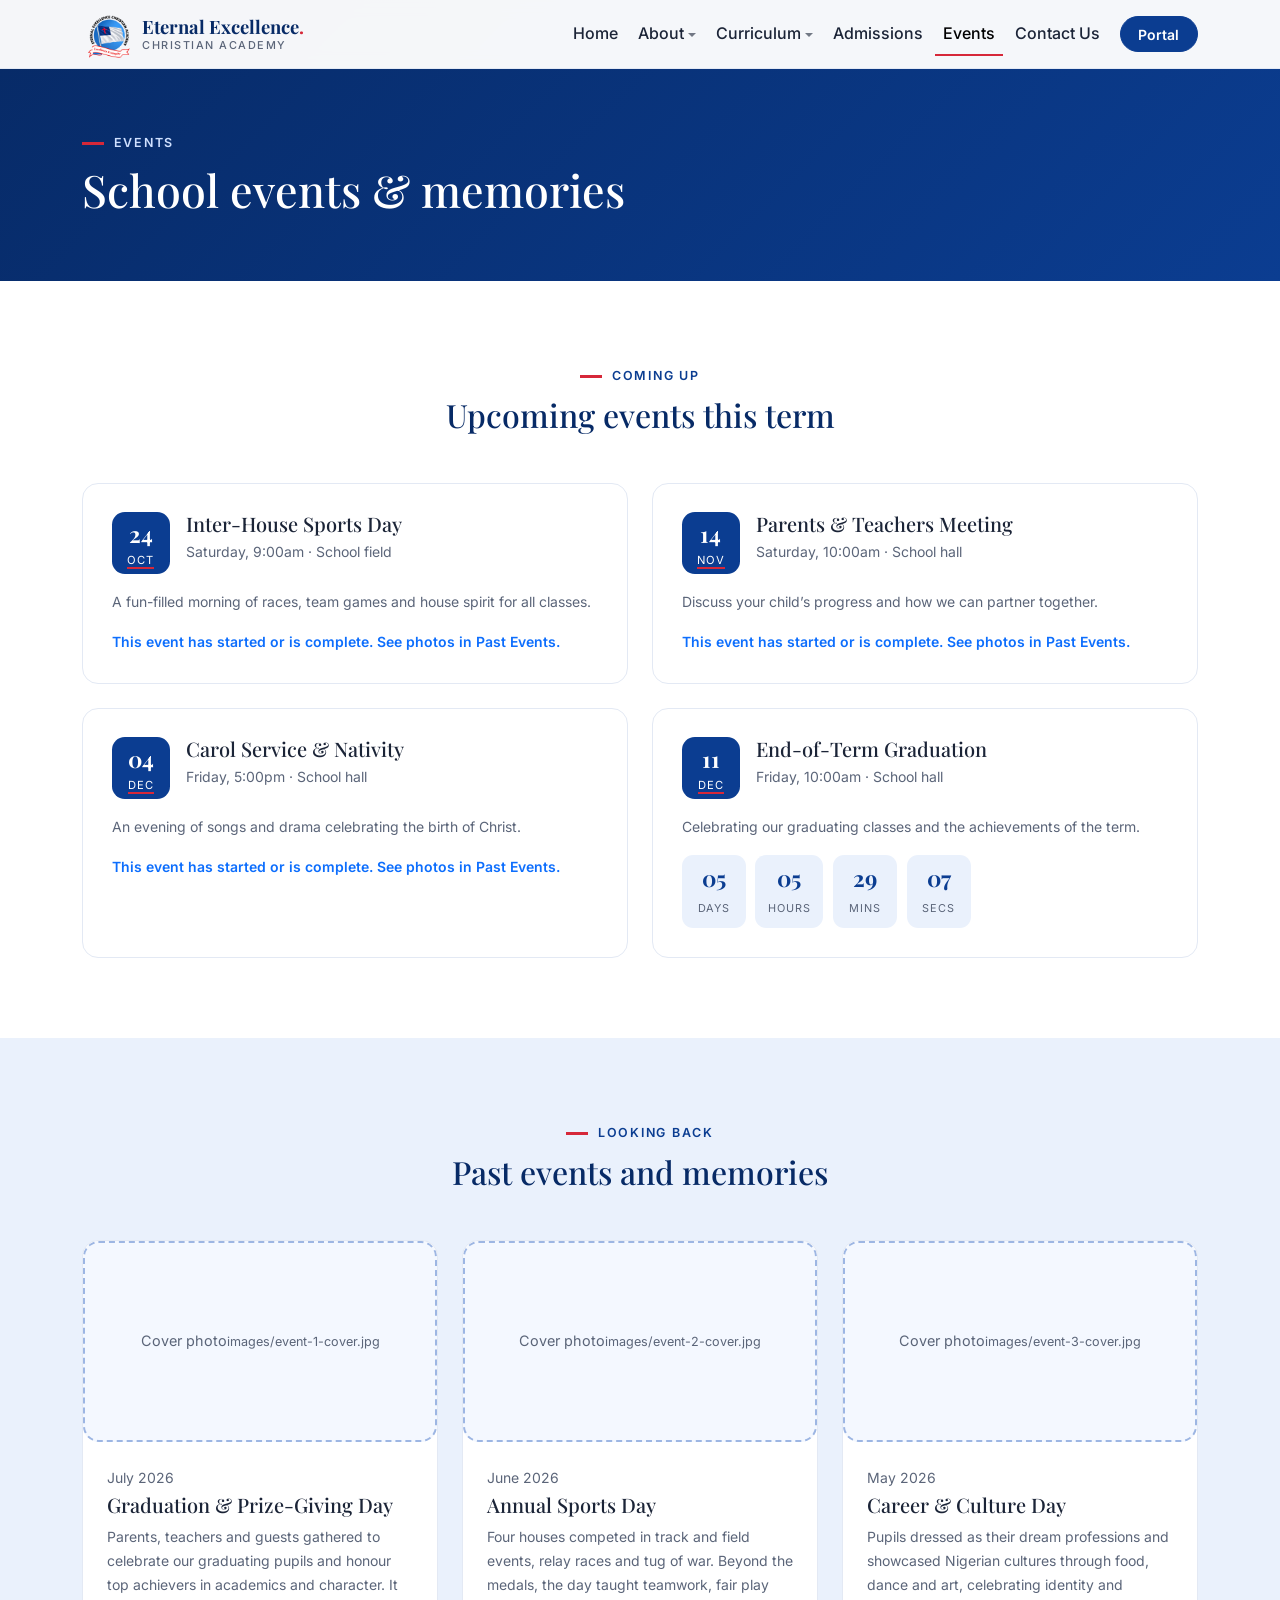
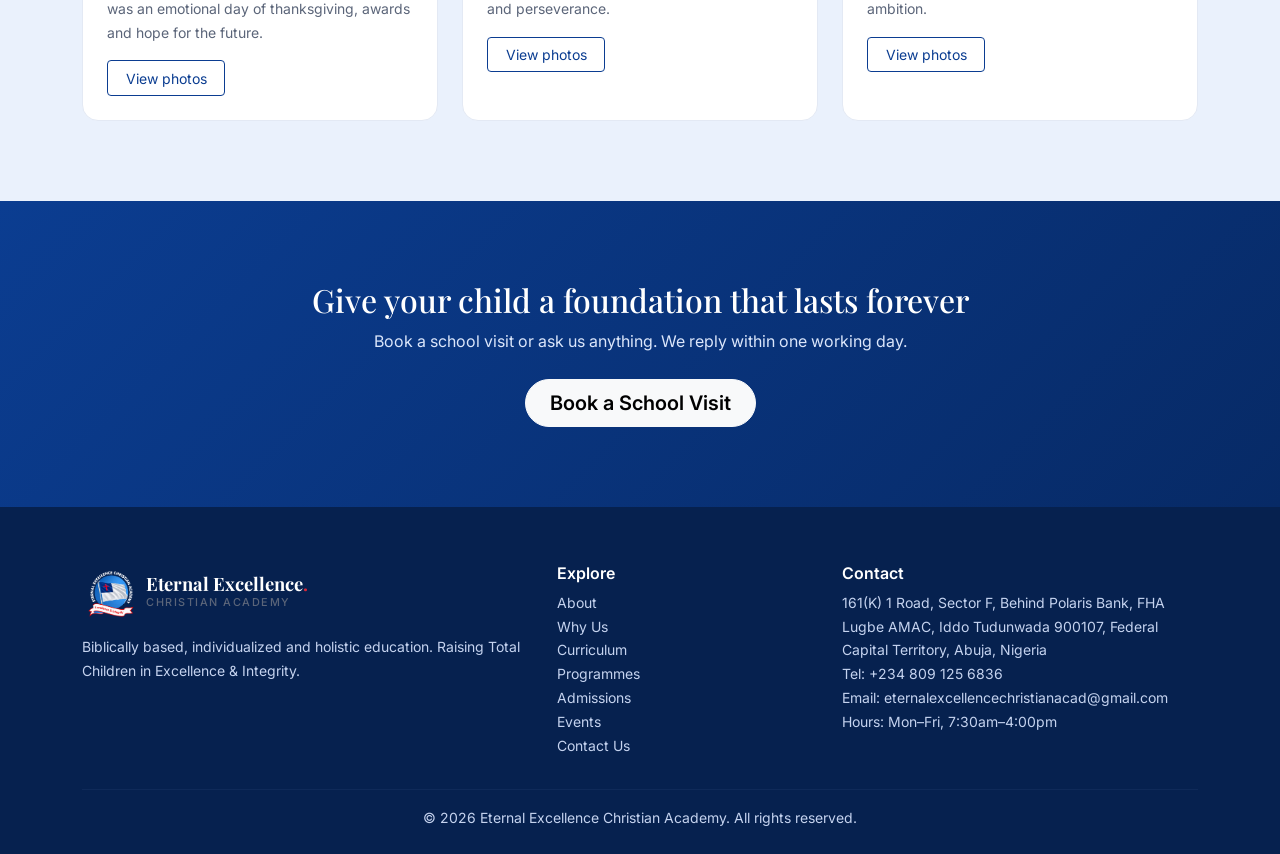
==== events.html @ ea1a1362 "Save local files after shutdown" ====
<!DOCTYPE html>
<html lang="en">

<head>
     <meta charset="utf-8">
     <meta name="viewport" content="width=device-width, initial-scale=1">
     <title>School Events | Eternal Excellence Christian Academy</title>
     <meta name="description"
          content="See upcoming events with countdowns and relive past events with photos at Eternal Excellence Christian Academy.">
     <meta name="theme-color" content="#0B3D91">
     <meta property="og:title" content="School Events | Eternal Excellence Christian Academy">
     <meta property="og:description"
          content="See upcoming events with countdowns and relive past events with photos at Eternal Excellence Christian Academy.">
     <meta property="og:type" content="website">
     <link rel="icon" href="images/favicon.png">
     <link rel="apple-touch-icon" href="images/favicon.png">
     <link rel="preconnect" href="https://fonts.googleapis.com">
     <link rel="preconnect" href="https://fonts.gstatic.com" crossorigin>
     <link href="https://fonts.googleapis.com/css2?family=Playfair+Display:wght@600;700&family=Inter:wght@400;500;600&display=swap"
          rel="stylesheet">
     <link href="https://cdn.jsdelivr.net/npm/bootstrap@5.3.3/dist/css/bootstrap.min.css" rel="stylesheet">
     <link href="css/style.css" rel="stylesheet">
</head>

<body>
     <a class="skip" href="#main">Skip to content</a>
     <nav class="navbar navbar-expand-lg fixed-top" aria-label="Main navigation">
          <div class="container">
               <a class="brand d-flex align-items-center gap-2" href="index.html">
                    <!-- LOGO: to swap in a new logo later, replace images/logo.png with your new file (same name), or
   change the src below to point to a different file. Keep a transparent background (PNG) for best results. -->
                    <img src="images/logo.png" alt="Eternal Excellence Christian Academy logo" height="52">
                    <span class="d-none d-sm-inline">Eternal Excellence<i>.</i><small>Christian Academy</small></span>
               </a>
               <button class="navbar-toggler" type="button" data-bs-toggle="collapse" data-bs-target="#nav"
                    aria-controls="nav" aria-expanded="false" aria-label="Toggle navigation"><span
                         class="navbar-toggler-icon"></span></button>
               <div class="collapse navbar-collapse" id="nav">
                    <ul class="navbar-nav ms-auto align-items-lg-center gap-lg-1">
                         <li class="nav-item"><a class="nav-link" href="index.html">Home</a></li>
                         <li class="nav-item dropdown"><a class="nav-link dropdown-toggle" href="#" role="button"
                                   data-bs-toggle="dropdown" aria-expanded="false">About</a>
                              <ul class="dropdown-menu">
                                   <li><a class="dropdown-item" href="about.html">About Us</a></li>
                                   <li><a class="dropdown-item" href="why-us.html">Why Us</a></li>
                              </ul>
                         </li>
                         <li class="nav-item dropdown"><a class="nav-link dropdown-toggle" href="#" role="button"
                                   data-bs-toggle="dropdown" aria-expanded="false">Curriculum</a>
                              <ul class="dropdown-menu">
                                   <li><a class="dropdown-item" href="curriculum.html">Curriculum</a></li>
                                   <li><a class="dropdown-item" href="programmes.html">Programmes</a></li>
                              </ul>
                         </li>
                         <li class="nav-item"><a class="nav-link" href="admissions.html">Admissions</a></li>
                         <li class="nav-item"><a class="nav-link active" href="events.html"
                                   aria-current="page">Events</a></li>
                         <li class="nav-item"><a class="nav-link" href="contact.html">Contact Us</a></li>
                         <!-- PORTAL: once portal.eeca.sch.ng is online this link will work immediately; nothing to change here. -->
                         <li class="nav-item ms-lg-2"><a class="btn btn-primary btn-sm"
                                   href="https://portal.eeca.sch.ng/" target="_blank" rel="noopener">Portal</a></li>
                    </ul>
               </div>
          </div>
     </nav>
     <header class="page-hero">
          <div class="container">
               <span class="eyebrow">Events</span>
               <h1 class="mt-2">School events &amp; memories</h1>
          </div>
     </header>
     <main id="main">
          <section class="">
               <div class="container">
                    <div class="text-center mx-auto mb-5" style="max-width:640px"><span class="eyebrow">Coming Up</span>
                         <h2 class="mt-2">Upcoming events this term</h2>
                    </div>
                    <!-- SAMPLE EVENTS: replace titles, dates, times and venues with your real term calendar. Copy a whole <div class="col-md-6"> block to add more. -->
                    <div class="row g-4" id="upcoming-list">
                         <div class="col-md-6">
                              <article class="card-x event">
                                   <div class="d-flex gap-3 align-items-start">
                                        <div class="datebox"><strong>24</strong><span>OCT</span></div>
                                        <div>
                                             <h3 class="h5 mb-1">Inter-House Sports Day</h3>
                                             <p class="small text-muted mb-2">Saturday, 9:00am &middot; School field</p>
                                        </div>
                                   </div>
                                   <p class="small text-muted mt-3">A fun-filled morning of races, team games and house
                                        spirit for all classes.</p>
                                   <!-- COUNTDOWN: this reads the date from data-date (format YYYY-MM-DDTHH:MM:SS, 24-hour time). Change only that. -->
                                   <div class="countdown" data-date="2026-10-24T09:00:00" role="timer"
                                        aria-label="Countdown to Inter-House Sports Day">
                                        <div><b data-u="d">--</b><small>Days</small></div>
                                        <div><b data-u="h">--</b><small>Hours</small></div>
                                        <div><b data-u="m">--</b><small>Mins</small></div>
                                        <div><b data-u="s">--</b><small>Secs</small></div>
                                   </div>
                                   <p class="cd-msg small fw-semibold text-primary mt-2 mb-0" hidden></p>
                              </article>
                         </div>
                         <div class="col-md-6">
                              <article class="card-x event">
                                   <div class="d-flex gap-3 align-items-start">
                                        <div class="datebox"><strong>14</strong><span>NOV</span></div>
                                        <div>
                                             <h3 class="h5 mb-1">Parents &amp; Teachers Meeting</h3>
                                             <p class="small text-muted mb-2">Saturday, 10:00am &middot; School hall</p>
                                        </div>
                                   </div>
                                   <p class="small text-muted mt-3">Discuss your child&rsquo;s progress and how we can
                                        partner together.</p>
                                   <!-- COUNTDOWN: this reads the date from data-date (format YYYY-MM-DDTHH:MM:SS, 24-hour time). Change only that. -->
                                   <div class="countdown" data-date="2026-11-14T10:00:00" role="timer"
                                        aria-label="Countdown to Parents &amp; Teachers Meeting">
                                        <div><b data-u="d">--</b><small>Days</small></div>
                                        <div><b data-u="h">--</b><small>Hours</small></div>
                                        <div><b data-u="m">--</b><small>Mins</small></div>
                                        <div><b data-u="s">--</b><small>Secs</small></div>
                                   </div>
                                   <p class="cd-msg small fw-semibold text-primary mt-2 mb-0" hidden></p>
                              </article>
                         </div>
                         <div class="col-md-6">
                              <article class="card-x event">
                                   <div class="d-flex gap-3 align-items-start">
                                        <div class="datebox"><strong>04</strong><span>DEC</span></div>
                                        <div>
                                             <h3 class="h5 mb-1">Carol Service &amp; Nativity</h3>
                                             <p class="small text-muted mb-2">Friday, 5:00pm &middot; School hall</p>
                                        </div>
                                   </div>
                                   <p class="small text-muted mt-3">An evening of songs and drama celebrating the birth
                                        of Christ.</p>
                                   <!-- COUNTDOWN: this reads the date from data-date (format YYYY-MM-DDTHH:MM:SS, 24-hour time). Change only that. -->
                                   <div class="countdown" data-date="2026-12-04T17:00:00" role="timer"
                                        aria-label="Countdown to Carol Service &amp; Nativity">
                                        <div><b data-u="d">--</b><small>Days</small></div>
                                        <div><b data-u="h">--</b><small>Hours</small></div>
                                        <div><b data-u="m">--</b><small>Mins</small></div>
                                        <div><b data-u="s">--</b><small>Secs</small></div>
                                   </div>
                                   <p class="cd-msg small fw-semibold text-primary mt-2 mb-0" hidden></p>
                              </article>
                         </div>
                         <div class="col-md-6">
                              <article class="card-x event">
                                   <div class="d-flex gap-3 align-items-start">
                                        <div class="datebox"><strong>11</strong><span>DEC</span></div>
                                        <div>
                                             <h3 class="h5 mb-1">End-of-Term Graduation</h3>
                                             <p class="small text-muted mb-2">Friday, 10:00am &middot; School hall</p>
                                        </div>
                                   </div>
                                   <p class="small text-muted mt-3">Celebrating our graduating classes and the
                                        achievements of the term.</p>
                                   <!-- COUNTDOWN: this reads the date from data-date (format YYYY-MM-DDTHH:MM:SS, 24-hour time). Change only that. -->
                                   <div class="countdown" data-date="2026-12-11T10:00:00" role="timer"
                                        aria-label="Countdown to End-of-Term Graduation">
                                        <div><b data-u="d">--</b><small>Days</small></div>
                                        <div><b data-u="h">--</b><small>Hours</small></div>
                                        <div><b data-u="m">--</b><small>Mins</small></div>
                                        <div><b data-u="s">--</b><small>Secs</small></div>
                                   </div>
                                   <p class="cd-msg small fw-semibold text-primary mt-2 mb-0" hidden></p>
                              </article>
                         </div>
                    </div>
               </div>
          </section>
          <section class="bg-soft">
               <div class="container">
                    <div class="text-center mx-auto mb-5" style="max-width:640px"><span class="eyebrow">Looking
                              Back</span>
                         <h2 class="mt-2">Past events and memories</h2>
                    </div>
                    <!-- PAST EVENTS: add newest first. For each event: cover photo (event-N-cover.jpg), 6 gallery photos (event-N-1.jpg ...), date and a short write-up. -->
                    <div class="row g-4" id="past-list">
                         <div class="col-md-6 col-lg-4">
                              <article class="card-x p-0 overflow-hidden">
                                   <div class="img-slot ratio ratio-16x9">
                                        <!-- IMAGE SLOT: To add your photo, DELETE the <span> below and paste this in its place:
       <img src="images/event-1-cover.jpg" alt="Graduation &amp; Prize-Giving Day cover photo" class="w-100 h-100 object-fit-cover" loading="lazy">
       Then save your photo in the "images" folder with the name event-1-cover.jpg -->
                                        <span>Cover photo<br><small>images/event-1-cover.jpg</small></span>
                                   </div>
                                   <div class="p-4">
                                        <p class="small text-muted mb-1">July 2026</p>
                                        <h3 class="h5">Graduation &amp; Prize-Giving Day</h3>
                                        <p class="small text-muted">Parents, teachers and guests gathered to celebrate
                                             our graduating pupils and honour top achievers in academics and character.
                                             It was an emotional day of thanksgiving, awards and hope for the future.
                                        </p>
                                        <button class="btn btn-outline-primary btn-sm" data-bs-toggle="modal"
                                             data-bs-target="#ev1">View photos</button>
                                   </div>
                              </article>
                              <!-- PHOTO POPUP for this event. Each event needs a unique id (ev1); keep it matching the button above. -->
                              <div class="modal fade" id="ev1" tabindex="-1" aria-labelledby="ev1t" aria-hidden="true">
                                   <div class="modal-dialog modal-lg modal-dialog-scrollable">
                                        <div class="modal-content">
                                             <div class="modal-header">
                                                  <h4 class="modal-title h5" id="ev1t">Graduation &amp; Prize-Giving Day
                                                  </h4><button type="button" class="btn-close" data-bs-dismiss="modal"
                                                       aria-label="Close"></button>
                                             </div>
                                             <div class="modal-body">
                                                  <div class="row g-3">
                                                       <div class="col-6 col-md-4">
                                                            <div class="img-slot ratio ratio-4x3">
                                                                 <!-- IMAGE SLOT: To add your photo, DELETE the <span> below and paste this in its place:
       <img src="images/event-1-1.jpg" alt="Graduation &amp; Prize-Giving Day photo 1" class="w-100 h-100 object-fit-cover" loading="lazy">
       Then save your photo in the "images" folder with the name event-1-1.jpg -->
                                                                 <span>Photo
                                                                      1<br><small>images/event-1-1.jpg</small></span>
                                                            </div>
                                                       </div>
                                                       <div class="col-6 col-md-4">
                                                            <div class="img-slot ratio ratio-4x3">
                                                                 <!-- IMAGE SLOT: To add your photo, DELETE the <span> below and paste this in its place:
       <img src="images/event-1-2.jpg" alt="Graduation &amp; Prize-Giving Day photo 2" class="w-100 h-100 object-fit-cover" loading="lazy">
       Then save your photo in the "images" folder with the name event-1-2.jpg -->
                                                                 <span>Photo
                                                                      2<br><small>images/event-1-2.jpg</small></span>
                                                            </div>
                                                       </div>
                                                       <div class="col-6 col-md-4">
                                                            <div class="img-slot ratio ratio-4x3">
                                                                 <!-- IMAGE SLOT: To add your photo, DELETE the <span> below and paste this in its place:
       <img src="images/event-1-3.jpg" alt="Graduation &amp; Prize-Giving Day photo 3" class="w-100 h-100 object-fit-cover" loading="lazy">
       Then save your photo in the "images" folder with the name event-1-3.jpg -->
                                                                 <span>Photo
                                                                      3<br><small>images/event-1-3.jpg</small></span>
                                                            </div>
                                                       </div>
                                                       <div class="col-6 col-md-4">
                                                            <div class="img-slot ratio ratio-4x3">
                                                                 <!-- IMAGE SLOT: To add your photo, DELETE the <span> below and paste this in its place:
       <img src="images/event-1-4.jpg" alt="Graduation &amp; Prize-Giving Day photo 4" class="w-100 h-100 object-fit-cover" loading="lazy">
       Then save your photo in the "images" folder with the name event-1-4.jpg -->
                                                                 <span>Photo
                                                                      4<br><small>images/event-1-4.jpg</small></span>
                                                            </div>
                                                       </div>
                                                       <div class="col-6 col-md-4">
                                                            <div class="img-slot ratio ratio-4x3">
                                                                 <!-- IMAGE SLOT: To add your photo, DELETE the <span> below and paste this in its place:
       <img src="images/event-1-5.jpg" alt="Graduation &amp; Prize-Giving Day photo 5" class="w-100 h-100 object-fit-cover" loading="lazy">
       Then save your photo in the "images" folder with the name event-1-5.jpg -->
                                                                 <span>Photo
                                                                      5<br><small>images/event-1-5.jpg</small></span>
                                                            </div>
                                                       </div>
                                                       <div class="col-6 col-md-4">
                                                            <div class="img-slot ratio ratio-4x3">
                                                                 <!-- IMAGE SLOT: To add your photo, DELETE the <span> below and paste this in its place:
       <img src="images/event-1-6.jpg" alt="Graduation &amp; Prize-Giving Day photo 6" class="w-100 h-100 object-fit-cover" loading="lazy">
       Then save your photo in the "images" folder with the name event-1-6.jpg -->
                                                                 <span>Photo
                                                                      6<br><small>images/event-1-6.jpg</small></span>
                                                            </div>
                                                       </div>
                                                  </div>
                                             </div>
                                        </div>
                                   </div>
                              </div>
                         </div>
                         <div class="col-md-6 col-lg-4">
                              <article class="card-x p-0 overflow-hidden">
                                   <div class="img-slot ratio ratio-16x9">
                                        <!-- IMAGE SLOT: To add your photo, DELETE the <span> below and paste this in its place:
       <img src="images/event-2-cover.jpg" alt="Annual Sports Day cover photo" class="w-100 h-100 object-fit-cover" loading="lazy">
       Then save your photo in the "images" folder with the name event-2-cover.jpg -->
                                        <span>Cover photo<br><small>images/event-2-cover.jpg</small></span>
                                   </div>
                                   <div class="p-4">
                                        <p class="small text-muted mb-1">June 2026</p>
                                        <h3 class="h5">Annual Sports Day</h3>
                                        <p class="small text-muted">Four houses competed in track and field events,
                                             relay races and tug of war. Beyond the medals, the day taught teamwork,
                                             fair play and perseverance.</p>
                                        <button class="btn btn-outline-primary btn-sm" data-bs-toggle="modal"
                                             data-bs-target="#ev2">View photos</button>
                                   </div>
                              </article>
                              <!-- PHOTO POPUP for this event. Each event needs a unique id (ev2); keep it matching the button above. -->
                              <div class="modal fade" id="ev2" tabindex="-1" aria-labelledby="ev2t" aria-hidden="true">
                                   <div class="modal-dialog modal-lg modal-dialog-scrollable">
                                        <div class="modal-content">
                                             <div class="modal-header">
                                                  <h4 class="modal-title h5" id="ev2t">Annual Sports Day</h4><button
                                                       type="button" class="btn-close" data-bs-dismiss="modal"
                                                       aria-label="Close"></button>
                                             </div>
                                             <div class="modal-body">
                                                  <div class="row g-3">
                                                       <div class="col-6 col-md-4">
                                                            <div class="img-slot ratio ratio-4x3">
                                                                 <!-- IMAGE SLOT: To add your photo, DELETE the <span> below and paste this in its place:
       <img src="images/event-2-1.jpg" alt="Annual Sports Day photo 1" class="w-100 h-100 object-fit-cover" loading="lazy">
       Then save your photo in the "images" folder with the name event-2-1.jpg -->
                                                                 <span>Photo
                                                                      1<br><small>images/event-2-1.jpg</small></span>
                                                            </div>
                                                       </div>
                                                       <div class="col-6 col-md-4">
                                                            <div class="img-slot ratio ratio-4x3">
                                                                 <!-- IMAGE SLOT: To add your photo, DELETE the <span> below and paste this in its place:
       <img src="images/event-2-2.jpg" alt="Annual Sports Day photo 2" class="w-100 h-100 object-fit-cover" loading="lazy">
       Then save your photo in the "images" folder with the name event-2-2.jpg -->
                                                                 <span>Photo
                                                                      2<br><small>images/event-2-2.jpg</small></span>
                                                            </div>
                                                       </div>
                                                       <div class="col-6 col-md-4">
                                                            <div class="img-slot ratio ratio-4x3">
                                                                 <!-- IMAGE SLOT: To add your photo, DELETE the <span> below and paste this in its place:
       <img src="images/event-2-3.jpg" alt="Annual Sports Day photo 3" class="w-100 h-100 object-fit-cover" loading="lazy">
       Then save your photo in the "images" folder with the name event-2-3.jpg -->
                                                                 <span>Photo
                                                                      3<br><small>images/event-2-3.jpg</small></span>
                                                            </div>
                                                       </div>
                                                       <div class="col-6 col-md-4">
                                                            <div class="img-slot ratio ratio-4x3">
                                                                 <!-- IMAGE SLOT: To add your photo, DELETE the <span> below and paste this in its place:
       <img src="images/event-2-4.jpg" alt="Annual Sports Day photo 4" class="w-100 h-100 object-fit-cover" loading="lazy">
       Then save your photo in the "images" folder with the name event-2-4.jpg -->
                                                                 <span>Photo
                                                                      4<br><small>images/event-2-4.jpg</small></span>
                                                            </div>
                                                       </div>
                                                       <div class="col-6 col-md-4">
                                                            <div class="img-slot ratio ratio-4x3">
                                                                 <!-- IMAGE SLOT: To add your photo, DELETE the <span> below and paste this in its place:
       <img src="images/event-2-5.jpg" alt="Annual Sports Day photo 5" class="w-100 h-100 object-fit-cover" loading="lazy">
       Then save your photo in the "images" folder with the name event-2-5.jpg -->
                                                                 <span>Photo
                                                                      5<br><small>images/event-2-5.jpg</small></span>
                                                            </div>
                                                       </div>
                                                       <div class="col-6 col-md-4">
                                                            <div class="img-slot ratio ratio-4x3">
                                                                 <!-- IMAGE SLOT: To add your photo, DELETE the <span> below and paste this in its place:
       <img src="images/event-2-6.jpg" alt="Annual Sports Day photo 6" class="w-100 h-100 object-fit-cover" loading="lazy">
       Then save your photo in the "images" folder with the name event-2-6.jpg -->
                                                                 <span>Photo
                                                                      6<br><small>images/event-2-6.jpg</small></span>
                                                            </div>
                                                       </div>
                                                  </div>
                                             </div>
                                        </div>
                                   </div>
                              </div>
                         </div>
                         <div class="col-md-6 col-lg-4">
                              <article class="card-x p-0 overflow-hidden">
                                   <div class="img-slot ratio ratio-16x9">
                                        <!-- IMAGE SLOT: To add your photo, DELETE the <span> below and paste this in its place:
       <img src="images/event-3-cover.jpg" alt="Career &amp; Culture Day cover photo" class="w-100 h-100 object-fit-cover" loading="lazy">
       Then save your photo in the "images" folder with the name event-3-cover.jpg -->
                                        <span>Cover photo<br><small>images/event-3-cover.jpg</small></span>
                                   </div>
                                   <div class="p-4">
                                        <p class="small text-muted mb-1">May 2026</p>
                                        <h3 class="h5">Career &amp; Culture Day</h3>
                                        <p class="small text-muted">Pupils dressed as their dream professions and
                                             showcased Nigerian cultures through food, dance and art, celebrating
                                             identity and ambition.</p>
                                        <button class="btn btn-outline-primary btn-sm" data-bs-toggle="modal"
                                             data-bs-target="#ev3">View photos</button>
                                   </div>
                              </article>
                              <!-- PHOTO POPUP for this event. Each event needs a unique id (ev3); keep it matching the button above. -->
                              <div class="modal fade" id="ev3" tabindex="-1" aria-labelledby="ev3t" aria-hidden="true">
                                   <div class="modal-dialog modal-lg modal-dialog-scrollable">
                                        <div class="modal-content">
                                             <div class="modal-header">
                                                  <h4 class="modal-title h5" id="ev3t">Career &amp; Culture Day</h4>
                                                  <button type="button" class="btn-close" data-bs-dismiss="modal"
                                                       aria-label="Close"></button>
                                             </div>
                                             <div class="modal-body">
                                                  <div class="row g-3">
                                                       <div class="col-6 col-md-4">
                                                            <div class="img-slot ratio ratio-4x3">
                                                                 <!-- IMAGE SLOT: To add your photo, DELETE the <span> below and paste this in its place:
       <img src="images/event-3-1.jpg" alt="Career &amp; Culture Day photo 1" class="w-100 h-100 object-fit-cover" loading="lazy">
       Then save your photo in the "images" folder with the name event-3-1.jpg -->
                                                                 <span>Photo
                                                                      1<br><small>images/event-3-1.jpg</small></span>
                                                            </div>
                                                       </div>
                                                       <div class="col-6 col-md-4">
                                                            <div class="img-slot ratio ratio-4x3">
                                                                 <!-- IMAGE SLOT: To add your photo, DELETE the <span> below and paste this in its place:
       <img src="images/event-3-2.jpg" alt="Career &amp; Culture Day photo 2" class="w-100 h-100 object-fit-cover" loading="lazy">
       Then save your photo in the "images" folder with the name event-3-2.jpg -->
                                                                 <span>Photo
                                                                      2<br><small>images/event-3-2.jpg</small></span>
                                                            </div>
                                                       </div>
                                                       <div class="col-6 col-md-4">
                                                            <div class="img-slot ratio ratio-4x3">
                                                                 <!-- IMAGE SLOT: To add your photo, DELETE the <span> below and paste this in its place:
       <img src="images/event-3-3.jpg" alt="Career &amp; Culture Day photo 3" class="w-100 h-100 object-fit-cover" loading="lazy">
       Then save your photo in the "images" folder with the name event-3-3.jpg -->
                                                                 <span>Photo
                                                                      3<br><small>images/event-3-3.jpg</small></span>
                                                            </div>
                                                       </div>
                                                       <div class="col-6 col-md-4">
                                                            <div class="img-slot ratio ratio-4x3">
                                                                 <!-- IMAGE SLOT: To add your photo, DELETE the <span> below and paste this in its place:
       <img src="images/event-3-4.jpg" alt="Career &amp; Culture Day photo 4" class="w-100 h-100 object-fit-cover" loading="lazy">
       Then save your photo in the "images" folder with the name event-3-4.jpg -->
                                                                 <span>Photo
                                                                      4<br><small>images/event-3-4.jpg</small></span>
                                                            </div>
                                                       </div>
                                                       <div class="col-6 col-md-4">
                                                            <div class="img-slot ratio ratio-4x3">
                                                                 <!-- IMAGE SLOT: To add your photo, DELETE the <span> below and paste this in its place:
       <img src="images/event-3-5.jpg" alt="Career &amp; Culture Day photo 5" class="w-100 h-100 object-fit-cover" loading="lazy">
       Then save your photo in the "images" folder with the name event-3-5.jpg -->
                                                                 <span>Photo
                                                                      5<br><small>images/event-3-5.jpg</small></span>
                                                            </div>
                                                       </div>
                                                       <div class="col-6 col-md-4">
                                                            <div class="img-slot ratio ratio-4x3">
                                                                 <!-- IMAGE SLOT: To add your photo, DELETE the <span> below and paste this in its place:
       <img src="images/event-3-6.jpg" alt="Career &amp; Culture Day photo 6" class="w-100 h-100 object-fit-cover" loading="lazy">
       Then save your photo in the "images" folder with the name event-3-6.jpg -->
                                                                 <span>Photo
                                                                      6<br><small>images/event-3-6.jpg</small></span>
                                                            </div>
                                                       </div>
                                                  </div>
                                             </div>
                                        </div>
                                   </div>
                              </div>
                         </div>
                    </div>
               </div>
          </section>
          <!-- ARCHIVE: when the list grows, you can group past events by year using extra headings such as <h3>2025</h3> -->
     </main>
     <section class="cta">
          <div class="container" style="max-width:720px">
               <h2>Give your child a foundation that lasts forever</h2>
               <p class="mb-4" style="color:#dbe6fb">Book a school visit or ask us anything. We reply within one working
                    day.</p>
               <a href="contact.html" class="btn btn-light btn-lg rounded-pill fw-semibold px-4">Book a School Visit</a>
          </div>
     </section>
     <footer class="site">
          <div class="container">
               <div class="row g-4">
                    <div class="col-lg-5">
                         <a class="brand d-flex align-items-center gap-2" href="index.html" style="color:#fff">
                              <img src="images/logo-dark.png" alt="Eternal Excellence Christian Academy logo"
                                   height="56">
                              <span class="d-none d-sm-inline">Eternal Excellence<i>.</i><small>Christian
                                        Academy</small></span>
                         </a>
                         <p class="mt-3 small">Biblically based, individualized and holistic education. Raising Total
                              Children in Excellence &amp; Integrity.</p>
                         <!-- SOCIAL LINKS: add your Facebook / Instagram / YouTube links here, e.g. <a href="https://facebook.com/yourpage">Facebook</a> -->
                    </div>
                    <div class="col-6 col-lg-3">
                         <h3>Explore</h3>
                         <ul class="list-unstyled small">
                              <li><a href="about.html">About</a></li>
                              <li><a href="why-us.html">Why Us</a></li>
                              <li><a href="curriculum.html">Curriculum</a></li>
                              <li><a href="programmes.html">Programmes</a></li>
                              <li><a href="admissions.html">Admissions</a></li>
                              <li><a href="events.html">Events</a></li>
                              <li><a href="contact.html">Contact Us</a></li>
                         </ul>
                    </div>
                    <div class="col-6 col-lg-4">
                         <h3>Contact</h3>
                         <address class="small text-break">
                              161(K) 1 Road, Sector F, Behind Polaris Bank, FHA Lugbe AMAC, Iddo Tudunwada 900107,
                              Federal Capital Territory, Abuja, Nigeria<br>Tel: +234 809 125 6836<br>Email: <a
                                   href="mailto:eternalexcellencechristianacad@gmail.com">eternalexcellencechristianacad@gmail.com</a><br>
                              Hours: Mon&ndash;Fri, 7:30am&ndash;4:00pm
                         </address>
                    </div>
               </div>
               <hr style="border-color:#2a4479">
               <p class="small text-center mb-0">&copy; <span id="yr">2026</span> Eternal Excellence Christian Academy.
                    All rights reserved.</p>
          </div>
     </footer>
     <script src="https://cdn.jsdelivr.net/npm/bootstrap@5.3.3/dist/js/bootstrap.bundle.min.js" defer></script>
     <script src="js/config.js" defer></script>
     <script src="js/events-live.js" defer></script>
     <script src="js/main.js" defer></script>
</body>

</html>
---- css/style.css ----
/* Eternal Excellence Christian Academy - main stylesheet.
   BRAND COLOURS: change the values below to update the whole site. */
:root {
   --blue: #0B3D91;
   --blue-d: #072a66;
   --blue-l: #eaf1fc;
   --red: #D62839;
   --ink: #1b2437;
   --muted: #5b6579
}

html {
   scroll-behavior: smooth;
   scroll-padding-top: 76px
}

body {
   font-family: Inter, system-ui, sans-serif;
   color: var(--ink);
   line-height: 1.7;
   padding-top: 0
}

h1,
h2,
h3,
.brand {
   font-family: 'Playfair Display', Georgia, serif;
   color: var(--blue-d)
}

a {
   color: var(--blue)
}

.text-muted {
   color: var(--muted) !important
}

.skip {
   position: absolute;
   left: -999px;
   top: 0;
   background: #fff;
   padding: .5rem 1rem;
   z-index: 2000
}

.skip:focus {
   left: 8px;
   top: 8px
}

.navbar {
   background: rgba(255, 255, 255, .96);
   backdrop-filter: blur(8px);
   box-shadow: 0 1px 0 #e3e9f4
}

.brand {
   font-weight: 700;
   font-size: 1.15rem;
   color: var(--blue-d);
   text-decoration: none;
   line-height: 1.2
}

.brand small {
   display: block;
   font: 500 .68rem Inter, sans-serif;
   letter-spacing: .14em;
   text-transform: uppercase;
   color: var(--muted)
}

.brand i {
   color: var(--red);
   font-style: normal
}

.nav-link {
   font-weight: 500;
   color: var(--ink)
}

.nav-link:hover,
.nav-link:focus,
.nav-link.active {
   color: var(--blue)
}

.nav-link.active {
   box-shadow: inset 0 -2px 0 var(--red)
}

.btn-primary {
   --bs-btn-bg: var(--blue);
   --bs-btn-border-color: var(--blue);
   --bs-btn-hover-bg: var(--blue-d);
   --bs-btn-hover-border-color: var(--blue-d);
   --bs-btn-active-bg: var(--blue-d);
   border-radius: 50rem;
   padding: .7rem 1.6rem;
   font-weight: 600
}

.btn-sm {
   padding: .4rem 1.1rem
}

.btn-outline-primary {
   --bs-btn-color: var(--blue);
   --bs-btn-border-color: var(--blue);
   --bs-btn-hover-bg: var(--blue);
   --bs-btn-hover-border-color: var(--blue)
}

.btn-outline-light {
   border-radius: 50rem;
   padding: .7rem 1.6rem;
   font-weight: 600
}

.hero {
   background: linear-gradient(135deg, var(--blue-d), var(--blue) 70%);
   color: #fff;
   padding: 9rem 0 6rem;
   position: relative;
   overflow: hidden;
   background-image: linear-gradient(135deg, rgba(7, 42, 102, .88), rgba(11, 61, 145, .75)), url("../images/hero2.jpg");
   background-size: cover;
}

.hero:after {
   content: "";
   position: absolute;
   right: -120px;
   top: -120px;
   width: 420px;
   height: 420px;
   border-radius: 50%;
   background: rgba(255, 255, 255, .06)
}

.hero h1 {
   color: #fff;
   font-size: clamp(2.2rem, 5vw, 3.4rem);
   line-height: 1.15
}

.hero .lead {
   color: #dbe6fb
}

.page-hero {
   background: linear-gradient(135deg, var(--blue-d), var(--blue));
   padding: 8rem 0 3.5rem;
   color: #fff
}

.page-hero h1 {
   color: #fff;
   font-size: clamp(1.9rem, 4vw, 2.8rem)
}

.eyebrow {
   display: inline-block;
   font-size: .78rem;
   font-weight: 600;
   letter-spacing: .14em;
   text-transform: uppercase;
   color: var(--blue)
}

.hero .eyebrow,
.page-hero .eyebrow {
   color: #cfe0ff
}

.eyebrow:before {
   content: "";
   display: inline-block;
   width: 22px;
   height: 3px;
   background: var(--red);
   margin-right: .6rem;
   vertical-align: middle
}

section {
   padding: 5rem 0
}

.bg-soft {
   background: var(--blue-l)
}

.card-x {
   background: #fff;
   border: 1px solid #e3e9f4;
   border-radius: 1rem;
   padding: 1.8rem;
   height: 100%;
   transition: transform .25s, box-shadow .25s
}

.card-x:hover {
   transform: translateY(-4px);
   box-shadow: 0 14px 30px rgba(11, 61, 145, .1)
}

.ico {
   width: 52px;
   height: 52px;
   border-radius: 14px;
   background: var(--blue-l);
   display: grid;
   place-items: center;
   font-size: 1.5rem;
   margin-bottom: 1rem
}

.stat {
   font: 700 2.2rem 'Playfair Display', serif;
   color: var(--blue)
}

.step {
   position: relative;
   padding-left: 4rem;
   margin-bottom: 2rem
}

.step b {
   position: absolute;
   left: 0;
   top: 0;
   width: 44px;
   height: 44px;
   border-radius: 50%;
   background: var(--blue);
   color: #fff;
   display: grid;
   place-items: center;
   font-weight: 600
}

.quote footer {
   font-size: .88rem;
   color: var(--muted);
   margin-top: 1rem
}

.accordion-button:not(.collapsed) {
   background: var(--blue-l);
   color: var(--blue-d)
}

.accordion-button:focus {
   box-shadow: 0 0 0 .2rem rgba(11, 61, 145, .25)
}

.cta {
   background: linear-gradient(135deg, var(--blue), var(--blue-d));
   color: #fff;
   text-align: center
}

.cta h2 {
   color: #fff
}

/* Image placeholder: disappears once you replace the slot with a real <img> */
.datebox {
   min-width: 58px;
   text-align: center;
   background: var(--blue);
   color: #fff;
   border-radius: .8rem;
   padding: .4rem .5rem;
   line-height: 1.2
}

.datebox strong {
   display: block;
   font: 700 1.4rem 'Playfair Display', serif
}

.datebox span {
   font-size: .7rem;
   letter-spacing: .1em;
   border-bottom: 2px solid var(--red)
}

.countdown {
   display: flex;
   gap: .6rem;
   flex-wrap: wrap
}

.countdown div {
   background: var(--blue-l);
   border-radius: .7rem;
   padding: .5rem .8rem;
   text-align: center;
   min-width: 64px
}

.countdown b {
   display: block;
   font: 700 1.4rem 'Playfair Display', serif;
   color: var(--blue)
}

.countdown small {
   font-size: .68rem;
   text-transform: uppercase;
   letter-spacing: .08em;
   color: var(--muted)
}

.img-slot {
   border: 2px dashed #9db6e3;
   border-radius: 1rem;
   background: #f4f8ff;
   color: var(--muted);
   overflow: hidden
}

.img-slot span {
   display: flex;
   align-items: center;
   justify-content: center;
   text-align: center;
   font-size: .9rem
}

.img-slot img {
   border-radius: 1rem
}

.hero .img-slot {
   background: rgba(255, 255, 255, .1);
   border-color: rgba(255, 255, 255, .5);
   color: #fff
}

footer.site {
   background: #06214f;
   color: #c5d3ef;
   padding: 3.5rem 0 1.5rem
}

footer.site a {
   color: #c5d3ef;
   text-decoration: none
}

footer.site a:hover {
   color: #fff;
   text-decoration: underline
}

footer.site h3 {
   color: #fff;
   font: 600 1rem Inter, sans-serif
}

:focus-visible {
   outline: 3px solid var(--red);
   outline-offset: 2px
}

@media(prefers-reduced-motion:reduce) {
   * {
      transition: none !important;
      scroll-behavior: auto !important
   }
}

/* Navbar dropdowns (About, Curriculum) — themed to match the site's blue/white/rounded look */
.navbar .dropdown-toggle::after {
   vertical-align: .14em;
   border-top-color: var(--ink);
   opacity: .6
}

.navbar .dropdown-toggle.active::after,
.navbar .dropdown-toggle:hover::after {
   border-top-color: var(--blue)
}

.navbar .dropdown-menu {
   border: 1px solid #e3e9f4;
   border-radius: .9rem;
   box-shadow: 0 14px 30px rgba(11, 61, 145, .14);
   padding: .5rem;
   margin-top: .5rem
}

.navbar .dropdown-item {
   border-radius: .6rem;
   padding: .55rem .9rem;
   font-weight: 500;
   color: var(--ink)
}

.navbar .dropdown-item:hover,
.navbar .dropdown-item:focus {
   background: var(--blue-l);
   color: var(--blue-d)
}

.navbar .dropdown-item.active,
.navbar .dropdown-item:active {
   background: var(--blue);
   color: #fff
}

@media(min-width:992px) {
   .navbar .dropdown:hover>.dropdown-menu {
      display: block
   }
}
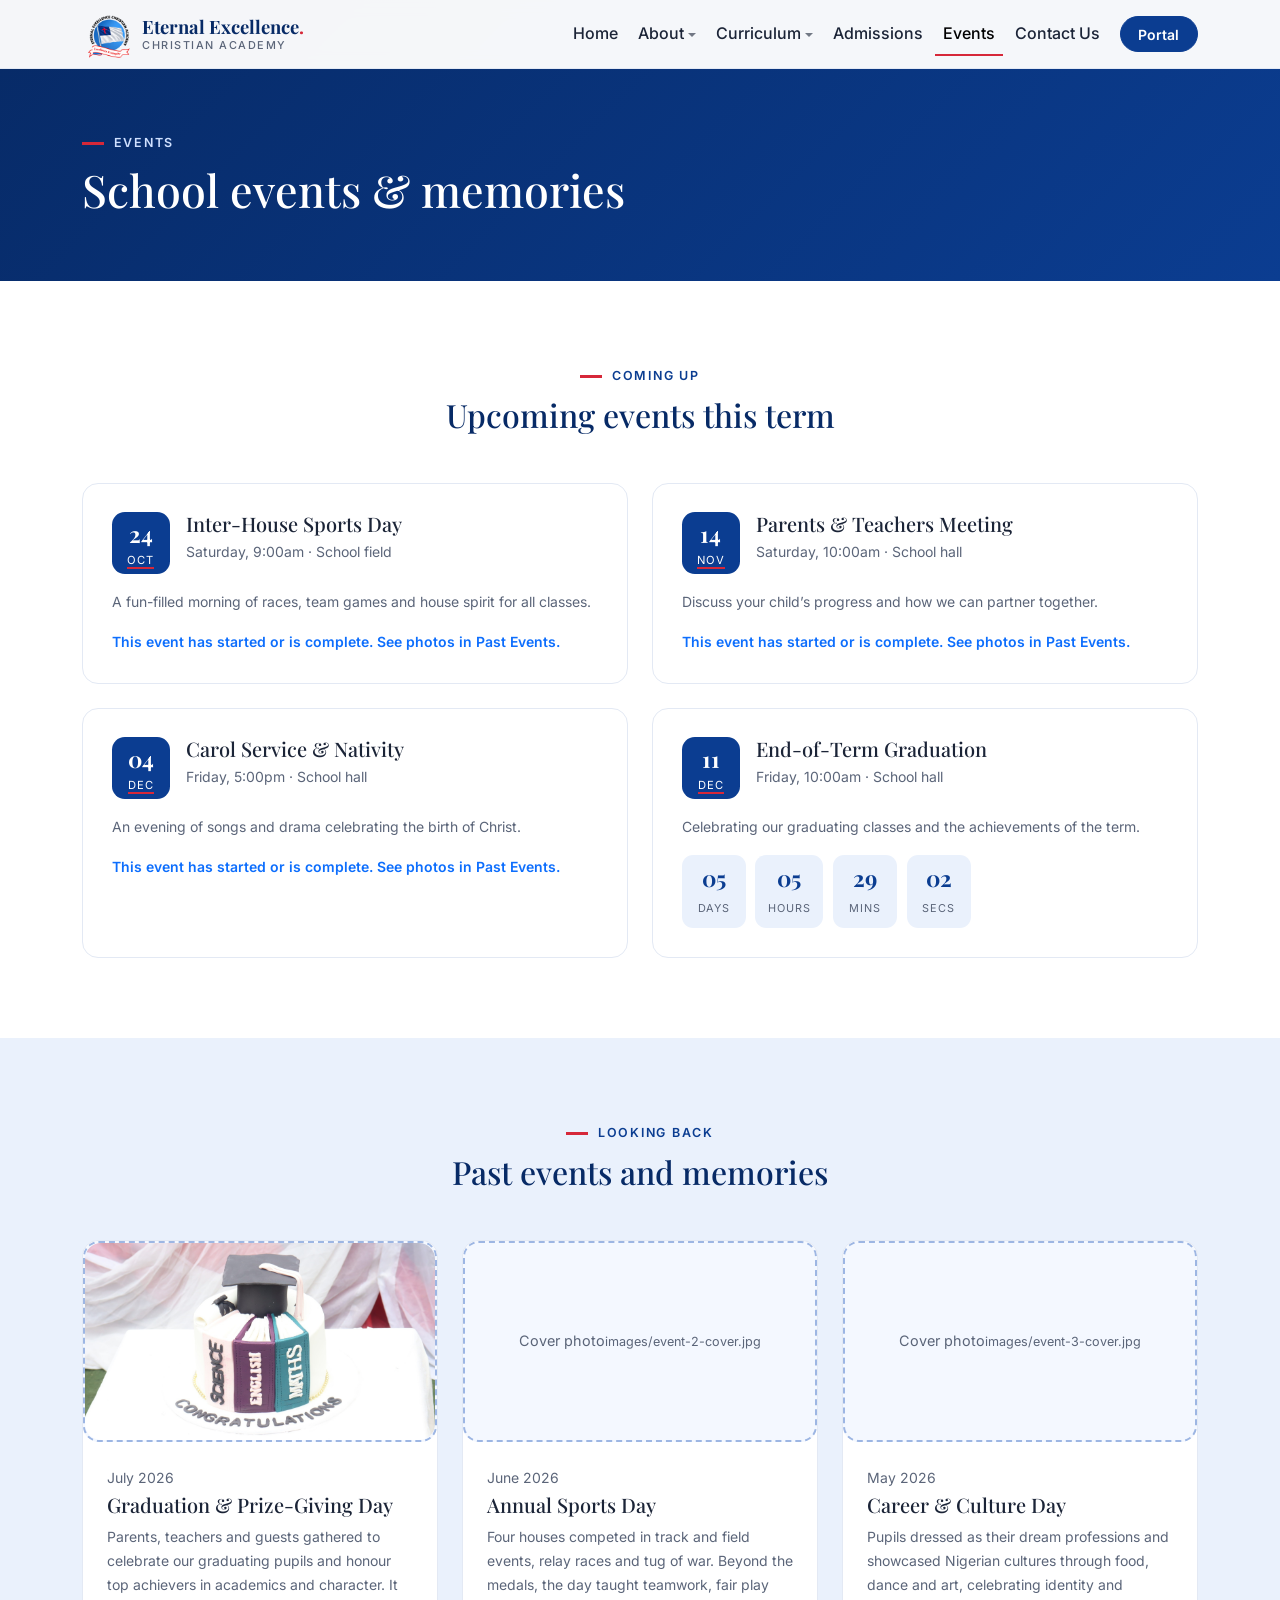
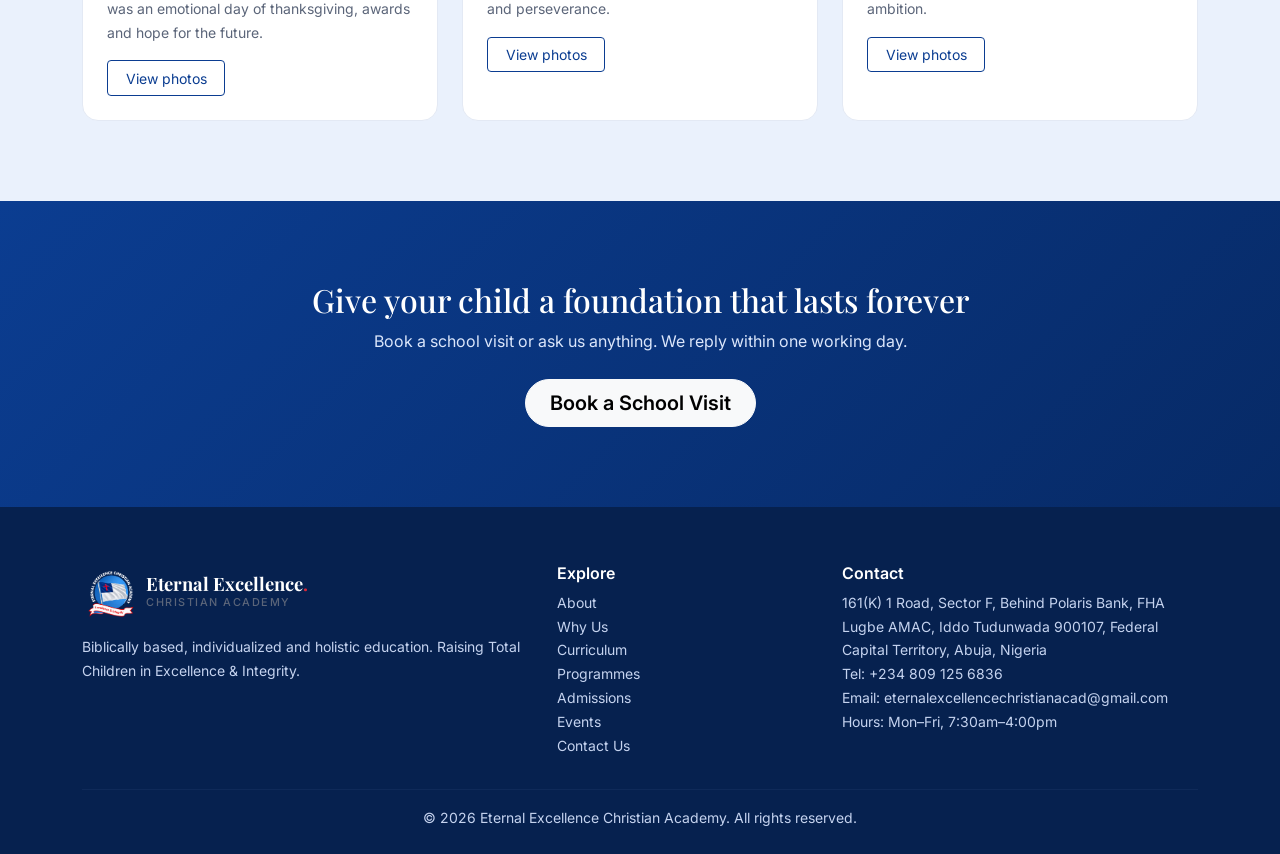
==== commit e8ce75a9: "Update events.html with new images and remove placeholder spans" ====
--- a/events.html
+++ b/events.html
@@ -179,10 +179,9 @@
                          <div class="col-md-6 col-lg-4">
                               <article class="card-x p-0 overflow-hidden">
                                    <div class="img-slot ratio ratio-16x9">
-                                        <!-- IMAGE SLOT: To add your photo, DELETE the <span> below and paste this in its place:
-       <img src="images/event-1-cover.jpg" alt="Graduation &amp; Prize-Giving Day cover photo" class="w-100 h-100 object-fit-cover" loading="lazy">
-       Then save your photo in the "images" folder with the name event-1-cover.jpg -->
-                                        <span>Cover photo<br><small>images/event-1-cover.jpg</small></span>
+                                        <img src="images/event-1-cover.jpg"
+                                             alt="Graduation &amp; Prize-Giving Day cover photo"
+                                             class="w-100 h-100 object-fit-cover" loading="lazy">
                                    </div>
                                    <div class="p-4">
                                         <p class="small text-muted mb-1">July 2026</p>
@@ -208,56 +207,50 @@
                                                   <div class="row g-3">
                                                        <div class="col-6 col-md-4">
                                                             <div class="img-slot ratio ratio-4x3">
-                                                                 <!-- IMAGE SLOT: To add your photo, DELETE the <span> below and paste this in its place:
-       <img src="images/event-1-1.jpg" alt="Graduation &amp; Prize-Giving Day photo 1" class="w-100 h-100 object-fit-cover" loading="lazy">
-       Then save your photo in the "images" folder with the name event-1-1.jpg -->
-                                                                 <span>Photo
-                                                                      1<br><small>images/event-1-1.jpg</small></span>
-                                                            </div>
-                                                       </div>
-                                                       <div class="col-6 col-md-4">
-                                                            <div class="img-slot ratio ratio-4x3">
-                                                                 <!-- IMAGE SLOT: To add your photo, DELETE the <span> below and paste this in its place:
-       <img src="images/event-1-2.jpg" alt="Graduation &amp; Prize-Giving Day photo 2" class="w-100 h-100 object-fit-cover" loading="lazy">
-       Then save your photo in the "images" folder with the name event-1-2.jpg -->
-                                                                 <span>Photo
-                                                                      2<br><small>images/event-1-2.jpg</small></span>
-                                                            </div>
-                                                       </div>
-                                                       <div class="col-6 col-md-4">
-                                                            <div class="img-slot ratio ratio-4x3">
-                                                                 <!-- IMAGE SLOT: To add your photo, DELETE the <span> below and paste this in its place:
-       <img src="images/event-1-3.jpg" alt="Graduation &amp; Prize-Giving Day photo 3" class="w-100 h-100 object-fit-cover" loading="lazy">
-       Then save your photo in the "images" folder with the name event-1-3.jpg -->
-                                                                 <span>Photo
-                                                                      3<br><small>images/event-1-3.jpg</small></span>
-                                                            </div>
-                                                       </div>
-                                                       <div class="col-6 col-md-4">
-                                                            <div class="img-slot ratio ratio-4x3">
-                                                                 <!-- IMAGE SLOT: To add your photo, DELETE the <span> below and paste this in its place:
-       <img src="images/event-1-4.jpg" alt="Graduation &amp; Prize-Giving Day photo 4" class="w-100 h-100 object-fit-cover" loading="lazy">
-       Then save your photo in the "images" folder with the name event-1-4.jpg -->
-                                                                 <span>Photo
-                                                                      4<br><small>images/event-1-4.jpg</small></span>
-                                                            </div>
-                                                       </div>
-                                                       <div class="col-6 col-md-4">
-                                                            <div class="img-slot ratio ratio-4x3">
-                                                                 <!-- IMAGE SLOT: To add your photo, DELETE the <span> below and paste this in its place:
-       <img src="images/event-1-5.jpg" alt="Graduation &amp; Prize-Giving Day photo 5" class="w-100 h-100 object-fit-cover" loading="lazy">
-       Then save your photo in the "images" folder with the name event-1-5.jpg -->
-                                                                 <span>Photo
-                                                                      5<br><small>images/event-1-5.jpg</small></span>
-                                                            </div>
-                                                       </div>
-                                                       <div class="col-6 col-md-4">
-                                                            <div class="img-slot ratio ratio-4x3">
-                                                                 <!-- IMAGE SLOT: To add your photo, DELETE the <span> below and paste this in its place:
-       <img src="images/event-1-6.jpg" alt="Graduation &amp; Prize-Giving Day photo 6" class="w-100 h-100 object-fit-cover" loading="lazy">
-       Then save your photo in the "images" folder with the name event-1-6.jpg -->
-                                                                 <span>Photo
-                                                                      6<br><small>images/event-1-6.jpg</small></span>
+                                                                 <img src="images/event-1-1.jpg"
+                                                                      alt="Graduation &amp; Prize-Giving Day photo 1"
+                                                                      class="w-100 h-100 object-fit-cover"
+                                                                      loading="lazy">
+                                                            </div>
+                                                       </div>
+                                                       <div class="col-6 col-md-4">
+                                                            <div class="img-slot ratio ratio-4x3">
+                                                                 <img src="images/event-1-2.jpg"
+                                                                      alt="Graduation &amp; Prize-Giving Day photo 2"
+                                                                      class="w-100 h-100 object-fit-cover"
+                                                                      loading="lazy">
+                                                            </div>
+                                                       </div>
+                                                       <div class="col-6 col-md-4">
+                                                            <div class="img-slot ratio ratio-4x3">
+                                                                 <img src="images/event-1-3.jpg"
+                                                                      alt="Graduation &amp; Prize-Giving Day photo 3"
+                                                                      class="w-100 h-100 object-fit-cover"
+                                                                      loading="lazy">
+                                                            </div>
+                                                       </div>
+                                                       <div class="col-6 col-md-4">
+                                                            <div class="img-slot ratio ratio-4x3">
+                                                                 <img src="images/event-1-4.jpg"
+                                                                      alt="Graduation &amp; Prize-Giving Day photo 4"
+                                                                      class="w-100 h-100 object-fit-cover"
+                                                                      loading="lazy">
+                                                            </div>
+                                                       </div>
+                                                       <div class="col-6 col-md-4">
+                                                            <div class="img-slot ratio ratio-4x3">
+                                                                 <img src="images/event-1-5.jpg"
+                                                                      alt="Graduation &amp; Prize-Giving Day photo 5"
+                                                                      class="w-100 h-100 object-fit-cover"
+                                                                      loading="lazy">
+                                                            </div>
+                                                       </div>
+                                                       <div class="col-6 col-md-4">
+                                                            <div class="img-slot ratio ratio-4x3">
+                                                                 <img src="images/event-1-6.jpg"
+                                                                      alt="Graduation &amp; Prize-Giving Day photo 6"
+                                                                      class="w-100 h-100 object-fit-cover"
+                                                                      loading="lazy">
                                                             </div>
                                                        </div>
                                                   </div>
